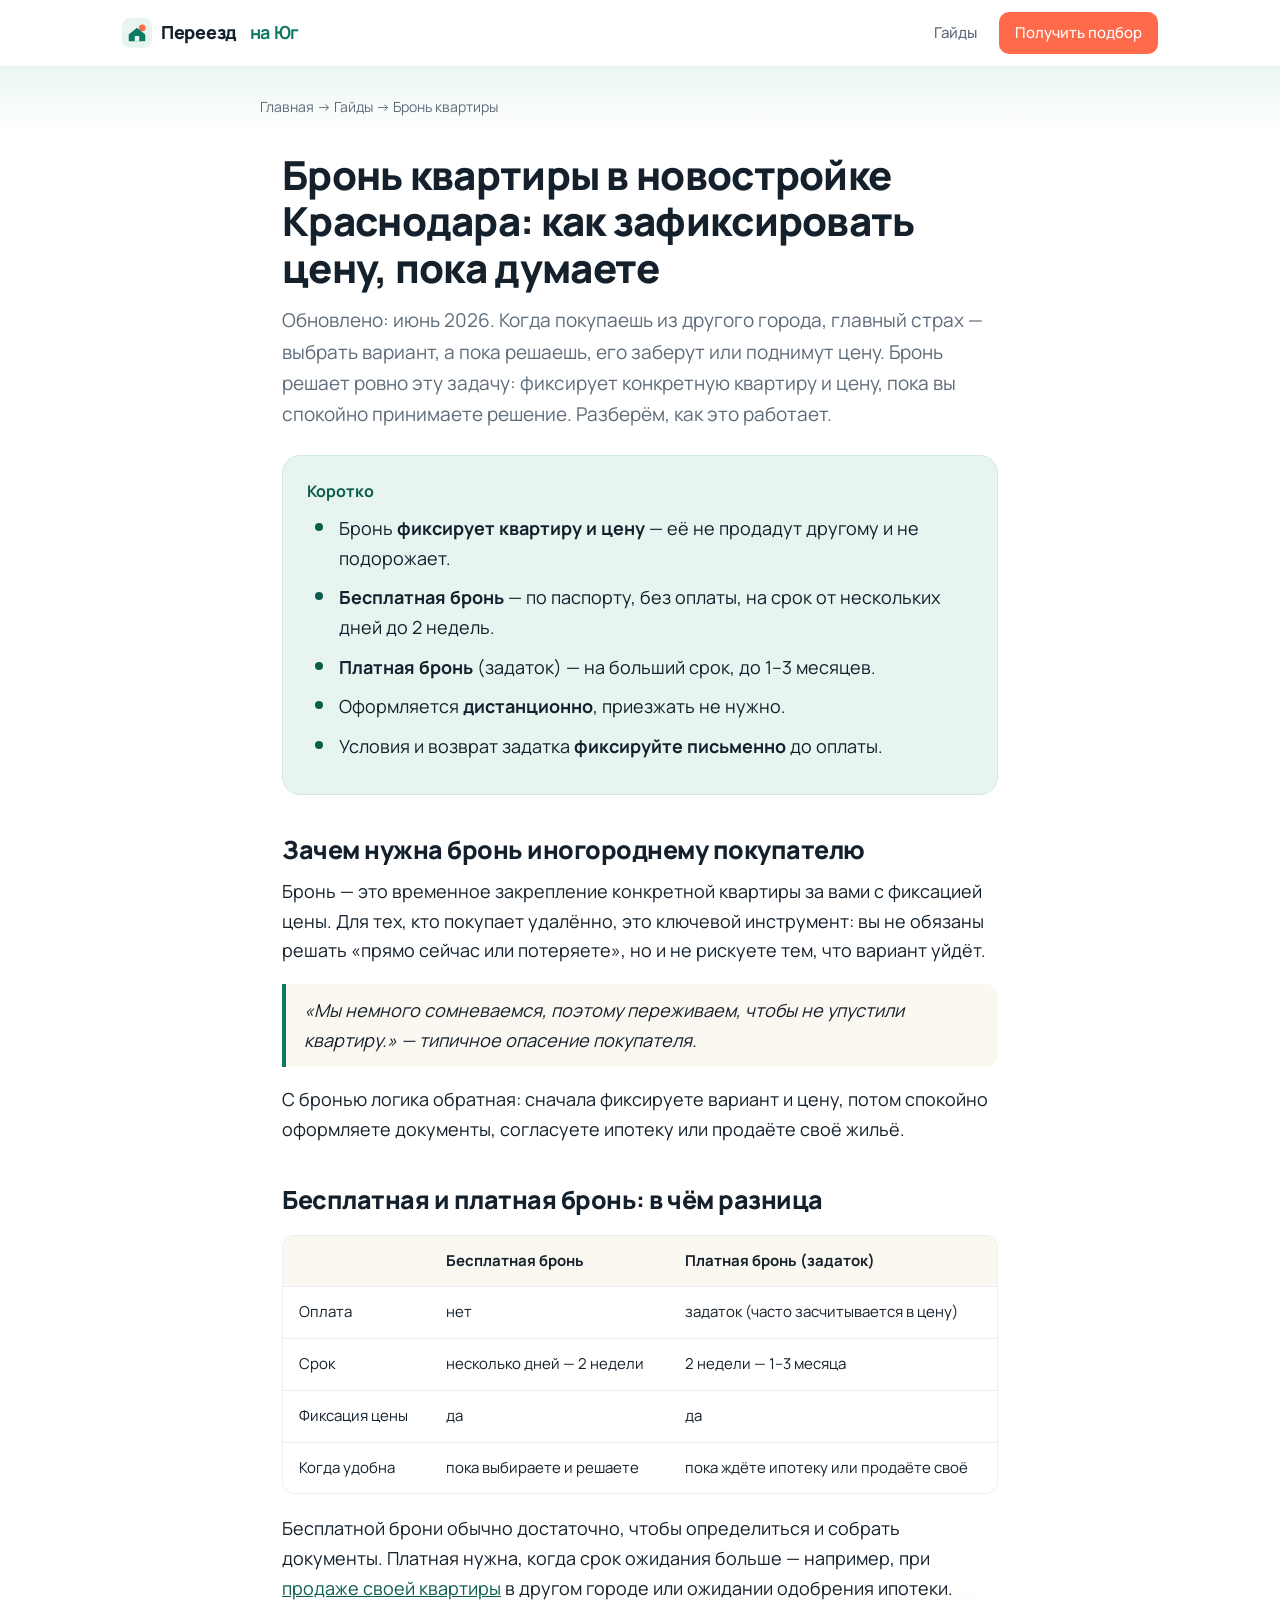
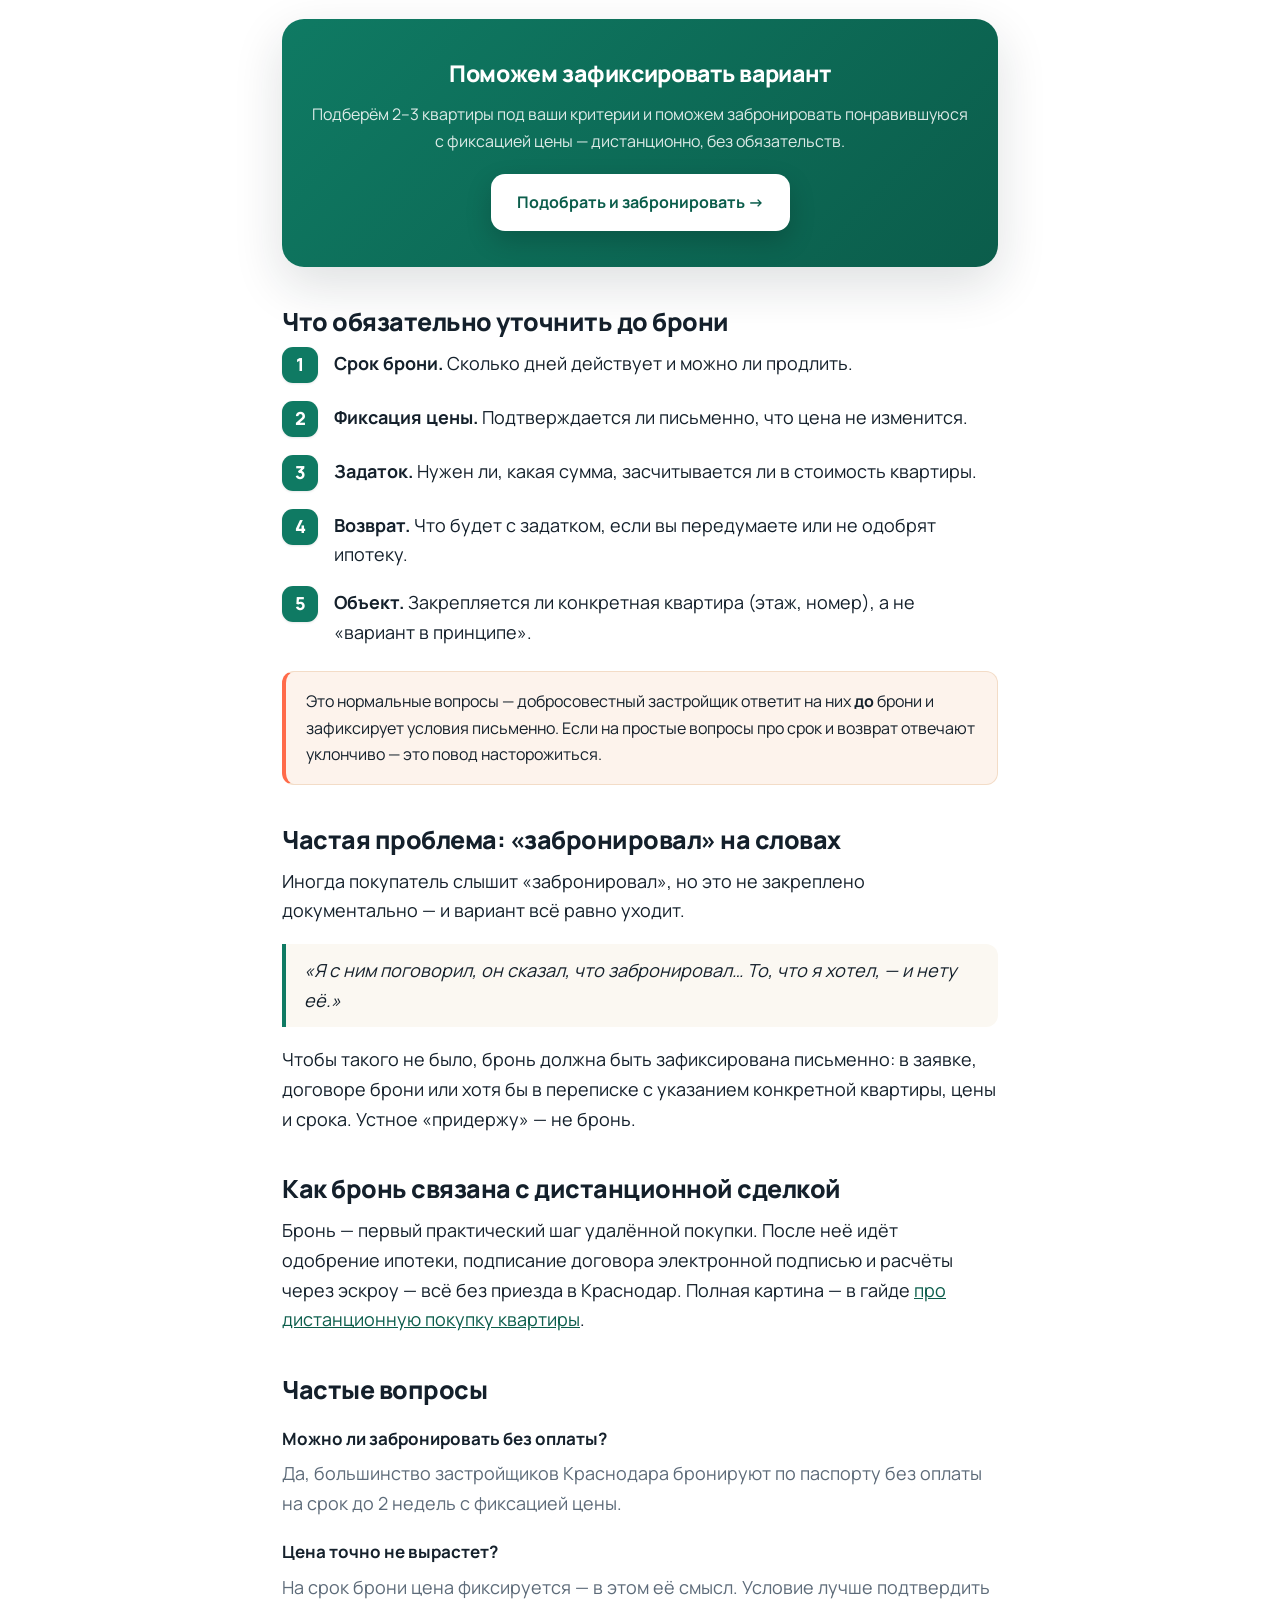
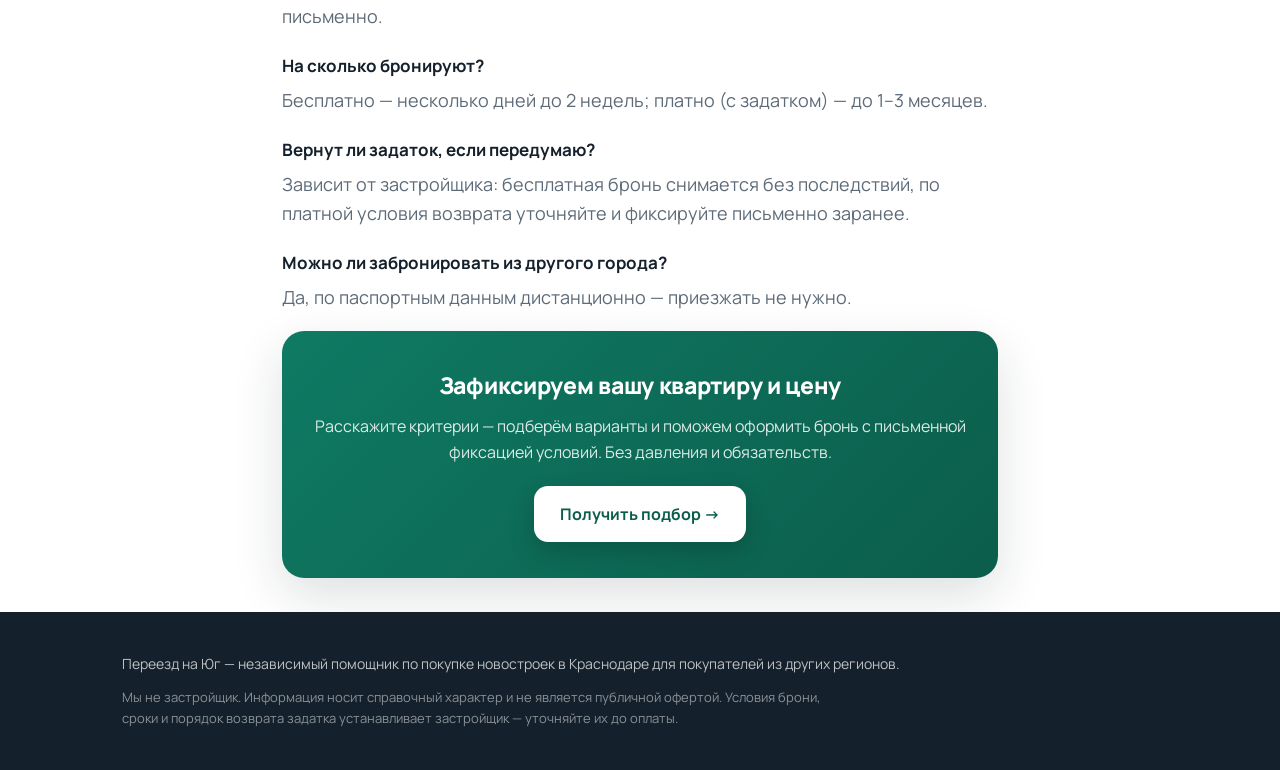
==== guides/bron-kvartiry-v-novostroyke-krasnodare.html @ 81c11294 "Add 4 guides (trade-in, family mortgage FAQ-hub, matkapital+calculator, бронь) + home/sitemap/llms C" ====
<!doctype html>
<html lang="ru">
<head>
<meta charset="utf-8">
<meta name="viewport" content="width=device-width, initial-scale=1">
<title>Бронь квартиры в новостройке Краснодара: как зафиксировать цену, пока думаете (2026)</title>
<meta name="description" content="Как забронировать квартиру в новостройке Краснодара и зафиксировать цену, пока решаете из другого города. Бесплатная и платная бронь, сроки, возврат задатка, как не упустить вариант. Условия 2026.">
<link rel="canonical" href="https://ivanintouch-labs.github.io/guides/bron-kvartiry-v-novostroyke-krasnodare.html">
<link rel="stylesheet" href="/assets/style.css">
<meta property="og:title" content="Бронь квартиры в новостройке Краснодара — как зафиксировать цену, пока думаете">
<meta property="og:description" content="Бесплатная и платная бронь, сроки, возврат задатка, как не упустить вариант, пока решаете из другого города.">
<meta property="og:type" content="article">
<meta property="og:locale" content="ru_RU">

<script type="application/ld+json">
{
  "@context": "https://schema.org",
  "@type": "BreadcrumbList",
  "itemListElement": [
    {"@type":"ListItem","position":1,"name":"Главная","item":"https://ivanintouch-labs.github.io/"},
    {"@type":"ListItem","position":2,"name":"Гайды","item":"https://ivanintouch-labs.github.io/#guides"},
    {"@type":"ListItem","position":3,"name":"Бронь квартиры в новостройке"}
  ]
}
</script>
<script type="application/ld+json">
{
  "@context": "https://schema.org",
  "@type": "Article",
  "headline": "Бронь квартиры в новостройке Краснодара: как зафиксировать цену, пока думаете",
  "description": "Как забронировать квартиру в новостройке Краснодара и зафиксировать цену, пока вы принимаете решение из другого города.",
  "datePublished": "2026-06-03",
  "dateModified": "2026-06-03",
  "inLanguage": "ru-RU",
  "about": ["бронирование квартиры", "фиксация цены", "новостройка", "Краснодар", "задаток"],
  "author": {"@type":"Organization","name":"Переезд на Юг"}
}
</script>
<script type="application/ld+json">
{
  "@context": "https://schema.org",
  "@type": "FAQPage",
  "mainEntity": [
    {"@type":"Question","name":"Можно ли забронировать квартиру в новостройке без оплаты?","acceptedAnswer":{"@type":"Answer","text":"Да. Большинство застройщиков Краснодара бронируют квартиру по паспортным данным без оплаты на срок от нескольких дней до двух недель, фиксируя цену на это время. Это удобно, когда вы решаете из другого города и не готовы вносить деньги сразу."}},
    {"@type":"Question","name":"Фиксируется ли цена при брони?","acceptedAnswer":{"@type":"Answer","text":"Да, в этом главный смысл брони: на её срок цена квартиры фиксируется и не вырастет, а сам объект снимается с продажи и не будет продан другому покупателю. Условие фиксации цены стоит подтвердить письменно."}},
    {"@type":"Question","name":"На какой срок бронируют квартиру?","acceptedAnswer":{"@type":"Answer","text":"Бесплатная бронь — обычно от нескольких дней до двух недель. Платная бронь (с задатком) — на больший срок, чаще от двух недель до 1–3 месяцев, что удобно при ожидании одобрения ипотеки или продаже своей квартиры."}},
    {"@type":"Question","name":"Возвращается ли задаток за бронь, если я передумаю?","acceptedAnswer":{"@type":"Answer","text":"Зависит от условий конкретного застройщика. Бесплатная бронь снимается без последствий. По платной брони условия возврата задатка нужно уточнять заранее: у части застройщиков он возвращается или засчитывается в стоимость, у части — удерживается при отказе. Условия стоит зафиксировать письменно до оплаты."}},
    {"@type":"Question","name":"Можно ли забронировать квартиру дистанционно из другого города?","acceptedAnswer":{"@type":"Answer","text":"Да. Бронь оформляется по паспортным данным удалённо — приезжать в Краснодар не нужно. Это позволяет зафиксировать понравившийся вариант и цену, пока вы спокойно принимаете решение."}}
  ]
}
</script>
</head>
<body>
<header class="site">
  <div class="wrap">
    <a class="brand" href="/">
      <svg class="logo" viewBox="0 0 40 40" fill="none" xmlns="http://www.w3.org/2000/svg" aria-hidden="true">
        <rect width="40" height="40" rx="11" fill="#e7f4f0"/>
        <circle cx="27" cy="13" r="4.5" fill="#ff6b4a"/>
        <path d="M9 22 L20 13 L31 22 V31 H9 Z" fill="#0f7a63"/>
        <rect x="17" y="24" width="6" height="7" rx="1" fill="#e7f4f0"/>
      </svg>
      Переезд&nbsp;<b>на&nbsp;Юг</b>
    </a>
    <nav class="top">
      <a class="menu-only" href="/#guides">Гайды</a>
      <a class="cta" href="/#quiz">Получить подбор</a>
    </nav>
  </div>
</header>

<div class="article-hero"><div class="wrap read crumbs"><a href="/">Главная</a> → <a href="/#guides">Гайды</a> → Бронь квартиры</div></div>

<main>
<article class="wrap read">
  <h1>Бронь квартиры в новостройке Краснодара: как зафиксировать цену, пока думаете</h1>
  <p class="lead" style="color:var(--muted);font-size:19px">Обновлено: июнь 2026. Когда покупаешь из другого города, главный страх — выбрать вариант, а пока решаешь, его заберут или поднимут цену. Бронь решает ровно эту задачу: фиксирует конкретную квартиру и цену, пока вы спокойно принимаете решение. Разберём, как это работает.</p>

  <div class="tldr">
    <strong>Коротко</strong>
    <ul>
      <li>Бронь <b>фиксирует квартиру и цену</b> — её не продадут другому и не подорожает.</li>
      <li><b>Бесплатная бронь</b> — по паспорту, без оплаты, на срок от нескольких дней до 2 недель.</li>
      <li><b>Платная бронь</b> (задаток) — на больший срок, до 1–3 месяцев.</li>
      <li>Оформляется <b>дистанционно</b>, приезжать не нужно.</li>
      <li>Условия и возврат задатка <b>фиксируйте письменно</b> до оплаты.</li>
    </ul>
  </div>

  <h2>Зачем нужна бронь иногороднему покупателю</h2>
  <p>Бронь — это временное закрепление конкретной квартиры за вами с фиксацией цены. Для тех, кто покупает удалённо, это ключевой инструмент: вы не обязаны решать «прямо сейчас или потеряете», но и не рискуете тем, что вариант уйдёт.</p>
  <p class="quote">«Мы немного сомневаемся, поэтому переживаем, чтобы не упустили квартиру.» — типичное опасение покупателя.</p>
  <p>С бронью логика обратная: сначала фиксируете вариант и цену, потом спокойно оформляете документы, согласуете ипотеку или продаёте своё жильё.</p>

  <h2>Бесплатная и платная бронь: в чём разница</h2>
  <table>
    <tr><th></th><th>Бесплатная бронь</th><th>Платная бронь (задаток)</th></tr>
    <tr><td>Оплата</td><td>нет</td><td>задаток (часто засчитывается в цену)</td></tr>
    <tr><td>Срок</td><td>несколько дней — 2 недели</td><td>2 недели — 1–3 месяца</td></tr>
    <tr><td>Фиксация цены</td><td>да</td><td>да</td></tr>
    <tr><td>Когда удобна</td><td>пока выбираете и решаете</td><td>пока ждёте ипотеку или продаёте своё</td></tr>
  </table>
  <p>Бесплатной брони обычно достаточно, чтобы определиться и собрать документы. Платная нужна, когда срок ожидания больше — например, при <a href="/guides/kupit-kvartiru-za-schet-prodazhi-svoey.html">продаже своей квартиры</a> в другом городе или ожидании одобрения ипотеки.</p>

  <div class="cta-block">
    <h3>Поможем зафиксировать вариант</h3>
    <p>Подберём 2–3 квартиры под ваши критерии и поможем забронировать понравившуюся с фиксацией цены — дистанционно, без обязательств.</p>
    <div class="quiz-embed" data-marquiz="A-pereezd"><a class="btn" href="https://t.me/" rel="nofollow">Подобрать и забронировать →</a></div>
  </div>

  <h2>Что обязательно уточнить до брони</h2>
  <ol class="steps">
    <li><b>Срок брони.</b> Сколько дней действует и можно ли продлить.</li>
    <li><b>Фиксация цены.</b> Подтверждается ли письменно, что цена не изменится.</li>
    <li><b>Задаток.</b> Нужен ли, какая сумма, засчитывается ли в стоимость квартиры.</li>
    <li><b>Возврат.</b> Что будет с задатком, если вы передумаете или не одобрят ипотеку.</li>
    <li><b>Объект.</b> Закрепляется ли конкретная квартира (этаж, номер), а не «вариант в принципе».</li>
  </ol>
  <div class="callout">Это нормальные вопросы — добросовестный застройщик ответит на них <b>до</b> брони и зафиксирует условия письменно. Если на простые вопросы про срок и возврат отвечают уклончиво — это повод насторожиться.</div>

  <h2>Частая проблема: «забронировал» на словах</h2>
  <p>Иногда покупатель слышит «забронировал», но это не закреплено документально — и вариант всё равно уходит.</p>
  <p class="quote">«Я с ним поговорил, он сказал, что забронировал… То, что я хотел, — и нету её.»</p>
  <p>Чтобы такого не было, бронь должна быть зафиксирована письменно: в заявке, договоре брони или хотя бы в переписке с указанием конкретной квартиры, цены и срока. Устное «придержу» — не бронь.</p>

  <h2>Как бронь связана с дистанционной сделкой</h2>
  <p>Бронь — первый практический шаг удалённой покупки. После неё идёт одобрение ипотеки, подписание договора электронной подписью и расчёты через эскроу — всё без приезда в Краснодар. Полная картина — в гайде <a href="/guides/distancionnaya-pokupka-kvartiry-v-krasnodare.html">про дистанционную покупку квартиры</a>.</p>

  <h2 class="faq">Частые вопросы</h2>
  <dl class="faq">
    <dt>Можно ли забронировать без оплаты?</dt>
    <dd>Да, большинство застройщиков Краснодара бронируют по паспорту без оплаты на срок до 2 недель с фиксацией цены.</dd>
    <dt>Цена точно не вырастет?</dt>
    <dd>На срок брони цена фиксируется — в этом её смысл. Условие лучше подтвердить письменно.</dd>
    <dt>На сколько бронируют?</dt>
    <dd>Бесплатно — несколько дней до 2 недель; платно (с задатком) — до 1–3 месяцев.</dd>
    <dt>Вернут ли задаток, если передумаю?</dt>
    <dd>Зависит от застройщика: бесплатная бронь снимается без последствий, по платной условия возврата уточняйте и фиксируйте письменно заранее.</dd>
    <dt>Можно ли забронировать из другого города?</dt>
    <dd>Да, по паспортным данным дистанционно — приезжать не нужно.</dd>
  </dl>

  <div class="cta-block">
    <h3>Зафиксируем вашу квартиру и цену</h3>
    <p>Расскажите критерии — подберём варианты и поможем оформить бронь с письменной фиксацией условий. Без давления и обязательств.</p>
    <div class="quiz-embed" data-marquiz="A-pereezd"><a class="btn" href="https://t.me/" rel="nofollow">Получить подбор →</a></div>
  </div>
</article>
</main>

<footer class="site">
  <div class="wrap">
    Переезд на Юг — независимый помощник по покупке новостроек в Краснодаре для покупателей из других регионов.
    <div class="disc">Мы не застройщик. Информация носит справочный характер и не является публичной офертой. Условия брони, сроки и порядок возврата задатка устанавливает застройщик — уточняйте их до оплаты.</div>
  </div>
</footer>
</body>
</html>
---- assets/style.css ----
/* Переезд на Юг — современный, тёплый, доверительный. Mobile-first. */
@import url('https://fonts.googleapis.com/css2?family=Manrope:wght@400;500;600;700;800&display=swap');

:root {
  --ink: #14202b;
  --muted: #5d6b79;
  --line: #e9eef3;
  --bg: #ffffff;
  --sand: #fbf8f2;
  --green: #0f7a63;
  --green-d: #0b5d4b;
  --green-l: #e7f4f0;
  --coral: #ff6b4a;
  --coral-d: #e8512f;
  --sky1: #eaf6f2;
  --sky2: #fdf3ec;
  --radius: 18px;
  --radius-sm: 12px;
  --sh-sm: 0 1px 2px rgba(20,32,43,.06), 0 1px 3px rgba(20,32,43,.05);
  --sh: 0 6px 20px rgba(20,32,43,.08);
  --sh-lg: 0 18px 50px rgba(20,32,43,.14);
  --maxw: 1080px;
  --readw: 760px;
}
* { box-sizing: border-box; }
html { -webkit-text-size-adjust: 100%; scroll-behavior: smooth; }
body {
  margin: 0; color: var(--ink); background: var(--bg);
  font-family: 'Manrope', -apple-system, BlinkMacSystemFont, 'Segoe UI', Roboto, sans-serif;
  font-size: 17px; line-height: 1.65; -webkit-font-smoothing: antialiased;
}
.wrap { max-width: var(--maxw); margin: 0 auto; padding: 0 22px; }
.read { max-width: var(--readw); margin: 0 auto; }
img { max-width: 100%; }

/* Header */
header.site { position: sticky; top: 0; z-index: 20; background: rgba(255,255,255,.82); backdrop-filter: saturate(180%) blur(10px); border-bottom: 1px solid var(--line); }
header.site .wrap { display: flex; align-items: center; justify-content: space-between; height: 66px; }
.brand { display: flex; align-items: center; gap: 9px; font-weight: 800; font-size: 18px; color: var(--ink); text-decoration: none; letter-spacing: -.3px; }
.brand .logo { width: 30px; height: 30px; flex: 0 0 30px; }
.brand b { color: var(--green); }
nav.top { display: flex; align-items: center; gap: 22px; }
nav.top a { color: var(--muted); text-decoration: none; font-size: 15px; font-weight: 500; }
nav.top a:hover { color: var(--ink); }
nav.top a.cta { color: #fff; background: var(--coral); padding: 9px 16px; border-radius: 10px; }
nav.top a.cta:hover { background: var(--coral-d); }
nav.top a.menu-only { display: none; }

/* Buttons */
.btn { display: inline-flex; align-items: center; gap: 8px; background: var(--coral); color: #fff; text-decoration: none;
  padding: 15px 26px; border-radius: 14px; font-weight: 700; font-size: 16px; border: 0; cursor: pointer;
  box-shadow: 0 8px 22px rgba(255,107,74,.32); transition: transform .12s ease, box-shadow .12s ease, background .12s ease; }
.btn:hover { background: var(--coral-d); transform: translateY(-1px); box-shadow: 0 12px 28px rgba(255,107,74,.4); }
.btn.green { background: var(--green); box-shadow: 0 8px 22px rgba(15,122,99,.28); }
.btn.green:hover { background: var(--green-d); box-shadow: 0 12px 28px rgba(15,122,99,.36); }
.btn.ghost { background: #fff; color: var(--green-d); box-shadow: var(--sh-sm); border: 1px solid var(--line); }
.btn.ghost:hover { background: var(--sand); transform: translateY(-1px); }
.btn-row { display: flex; flex-wrap: wrap; gap: 12px; }

/* Hero (home) */
.hero { background: radial-gradient(1200px 500px at 80% -10%, var(--sky2), transparent 60%), linear-gradient(180deg, var(--sky1), #fff 75%); padding: 18px 0 12px; overflow: hidden; }
.hero .wrap { display: grid; grid-template-columns: 1fr; gap: 14px; align-items: center; }
.eyebrow { display: inline-flex; align-items: center; gap: 7px; background: var(--green-l); color: var(--green-d); font-weight: 700; font-size: 13px; padding: 7px 13px; border-radius: 999px; letter-spacing: .2px; }
.hero h1 { font-size: 33px; line-height: 1.14; margin: 16px 0 14px; letter-spacing: -.8px; font-weight: 800; }
.hero p.lead { font-size: 18px; color: var(--muted); margin: 0 0 24px; max-width: 540px; }
.hero-art { width: 100%; height: auto; display: block; }

/* Sections */
main { padding: 0 0 10px; }
.section { padding: 46px 0; }
.section.alt { background: var(--sand); }
.section h2.center { text-align: center; }
h2 { font-size: 26px; line-height: 1.2; letter-spacing: -.5px; font-weight: 800; margin: 0 0 6px; }
.sub { color: var(--muted); margin: 0 0 26px; }
.section.center-head { text-align: center; }

/* Trust row */
.trust { display: grid; grid-template-columns: 1fr; gap: 14px; }
.trust .item { background: #fff; border: 1px solid var(--line); border-radius: var(--radius); padding: 22px; box-shadow: var(--sh-sm); }
.trust .ic { width: 42px; height: 42px; border-radius: 12px; background: var(--green-l); display: flex; align-items: center; justify-content: center; margin-bottom: 12px; }
.trust .ic svg { width: 22px; height: 22px; stroke: var(--green-d); }
.trust b { display: block; font-size: 16px; margin-bottom: 4px; }
.trust span { color: var(--muted); font-size: 15px; }

/* Cards */
.cards { display: grid; grid-template-columns: 1fr; gap: 16px; }
.card { background: #fff; border: 1px solid var(--line); border-radius: var(--radius); padding: 24px; text-decoration: none; color: var(--ink);
  box-shadow: var(--sh-sm); transition: transform .14s ease, box-shadow .14s ease, border-color .14s ease; display: block; }
.card:hover { transform: translateY(-3px); box-shadow: var(--sh-lg); border-color: transparent; }
.card .k { display: inline-block; font-size: 12px; color: var(--green-d); background: var(--green-l); padding: 4px 10px; border-radius: 999px; text-transform: uppercase; letter-spacing: .5px; font-weight: 700; }
.card h3 { margin: 12px 0 6px; font-size: 19px; font-weight: 700; letter-spacing: -.2px; }
.card p { margin: 0; color: var(--muted); font-size: 15px; }
.card .more { color: var(--green-d); font-weight: 700; font-size: 15px; margin-top: 12px; display: inline-block; }

.soon { color: var(--muted); font-size: 15px; margin-top: 18px; }
.soon b { color: var(--ink); }

/* CTA block */
.cta-block { background: linear-gradient(135deg, var(--green), var(--green-d)); color: #fff; border-radius: 22px; padding: 36px 28px; text-align: center; box-shadow: var(--sh-lg); }
.cta-block h3 { margin: 0 0 8px; font-size: 23px; font-weight: 800; letter-spacing: -.3px; }
.cta-block p { color: rgba(255,255,255,.86); margin: 0 0 20px; font-size: 16px; }
.cta-block .btn { background: #fff; color: var(--green-d); box-shadow: 0 10px 26px rgba(0,0,0,.18); }
.cta-block .btn:hover { background: #f3fbf8; }
.quiz-embed { min-height: 40px; }

/* Article */
.crumbs { font-size: 14px; color: var(--muted); padding: 20px 0 0; }
.crumbs a { color: var(--muted); text-decoration: none; }
.crumbs a:hover { color: var(--ink); }
.article-hero { background: linear-gradient(180deg, var(--sky1), #fff 90%); padding: 8px 0 20px; }
article { padding: 12px 0 40px; }
article h1 { font-size: 30px; line-height: 1.16; letter-spacing: -.7px; font-weight: 800; margin: 14px 0 14px; }
article .lead { font-size: 19px; color: var(--muted); margin: 0 0 24px; }
article h2 { font-size: 25px; margin: 40px 0 12px; }
article h3 { font-size: 19px; margin: 26px 0 8px; font-weight: 700; }
article p { margin: 0 0 16px; }
article ul { margin: 0 0 18px; padding-left: 4px; list-style: none; }
article ul li { position: relative; padding-left: 28px; margin: 0 0 10px; }
article ul li::before { content: ""; position: absolute; left: 4px; top: 9px; width: 8px; height: 8px; border-radius: 50%; background: var(--green); }
a { color: var(--green-d); }

/* Numbered steps */
ol.steps { counter-reset: s; list-style: none; padding: 0; margin: 8px 0 24px; }
ol.steps li { counter-increment: s; position: relative; padding: 0 0 0 52px; margin: 0 0 18px; min-height: 36px; }
ol.steps li::before { content: counter(s); position: absolute; left: 0; top: -2px; width: 36px; height: 36px; border-radius: 11px;
  background: var(--green); color: #fff; font-weight: 800; display: flex; align-items: center; justify-content: center; box-shadow: var(--sh-sm); }

.tldr { background: var(--green-l); border: 1px solid #cfe9e0; border-radius: var(--radius); padding: 22px 24px; margin: 6px 0 30px; }
.tldr strong { display: block; margin-bottom: 10px; font-size: 16px; color: var(--green-d); }
.tldr ul { margin: 0; }
.tldr ul li::before { background: var(--green-d); }

.callout { background: var(--sky2); border: 1px solid #f3dcc7; border-left: 4px solid var(--coral); border-radius: var(--radius-sm); padding: 16px 20px; margin: 24px 0; font-size: 16px; }

table { width: 100%; border-collapse: separate; border-spacing: 0; margin: 20px 0; font-size: 15px; border: 1px solid var(--line); border-radius: var(--radius-sm); overflow: hidden; }
th, td { text-align: left; padding: 13px 16px; border-bottom: 1px solid var(--line); vertical-align: top; }
tr:last-child td { border-bottom: 0; }
th { background: var(--sand); font-weight: 700; }

.quote { border-left: 4px solid var(--green); background: var(--sand); padding: 12px 18px; color: var(--ink); font-style: italic; margin: 18px 0; border-radius: 0 var(--radius-sm) var(--radius-sm) 0; }

.faq dt { font-weight: 700; margin: 20px 0 6px; font-size: 17px; }
.faq dd { margin: 0; color: var(--muted); }

.cta-block.inline { margin: 34px 0; padding: 30px 26px; }

/* Footer */
footer.site { background: var(--ink); color: rgba(255,255,255,.72); font-size: 14px; padding: 40px 0; margin-top: 24px; }
footer.site .brand { color: #fff; margin-bottom: 12px; }
footer.site .brand b { color: #7fdcc4; }
footer.site a { color: rgba(255,255,255,.8); }
footer.site .disc { margin-top: 12px; font-size: 13px; color: rgba(255,255,255,.5); max-width: 720px; }

@media (min-width: 800px) {
  body { font-size: 18px; }
  .hero { padding: 40px 0 28px; }
  .hero .wrap { grid-template-columns: 1.05fr .95fr; gap: 30px; }
  .hero h1 { font-size: 48px; }
  .hero p.lead { font-size: 20px; }
  h2 { font-size: 30px; }
  article h1 { font-size: 40px; }
  .trust { grid-template-columns: repeat(3, 1fr); }
  .cards { grid-template-columns: 1fr 1fr; }
  nav.top a.menu-only { display: inline; }
}
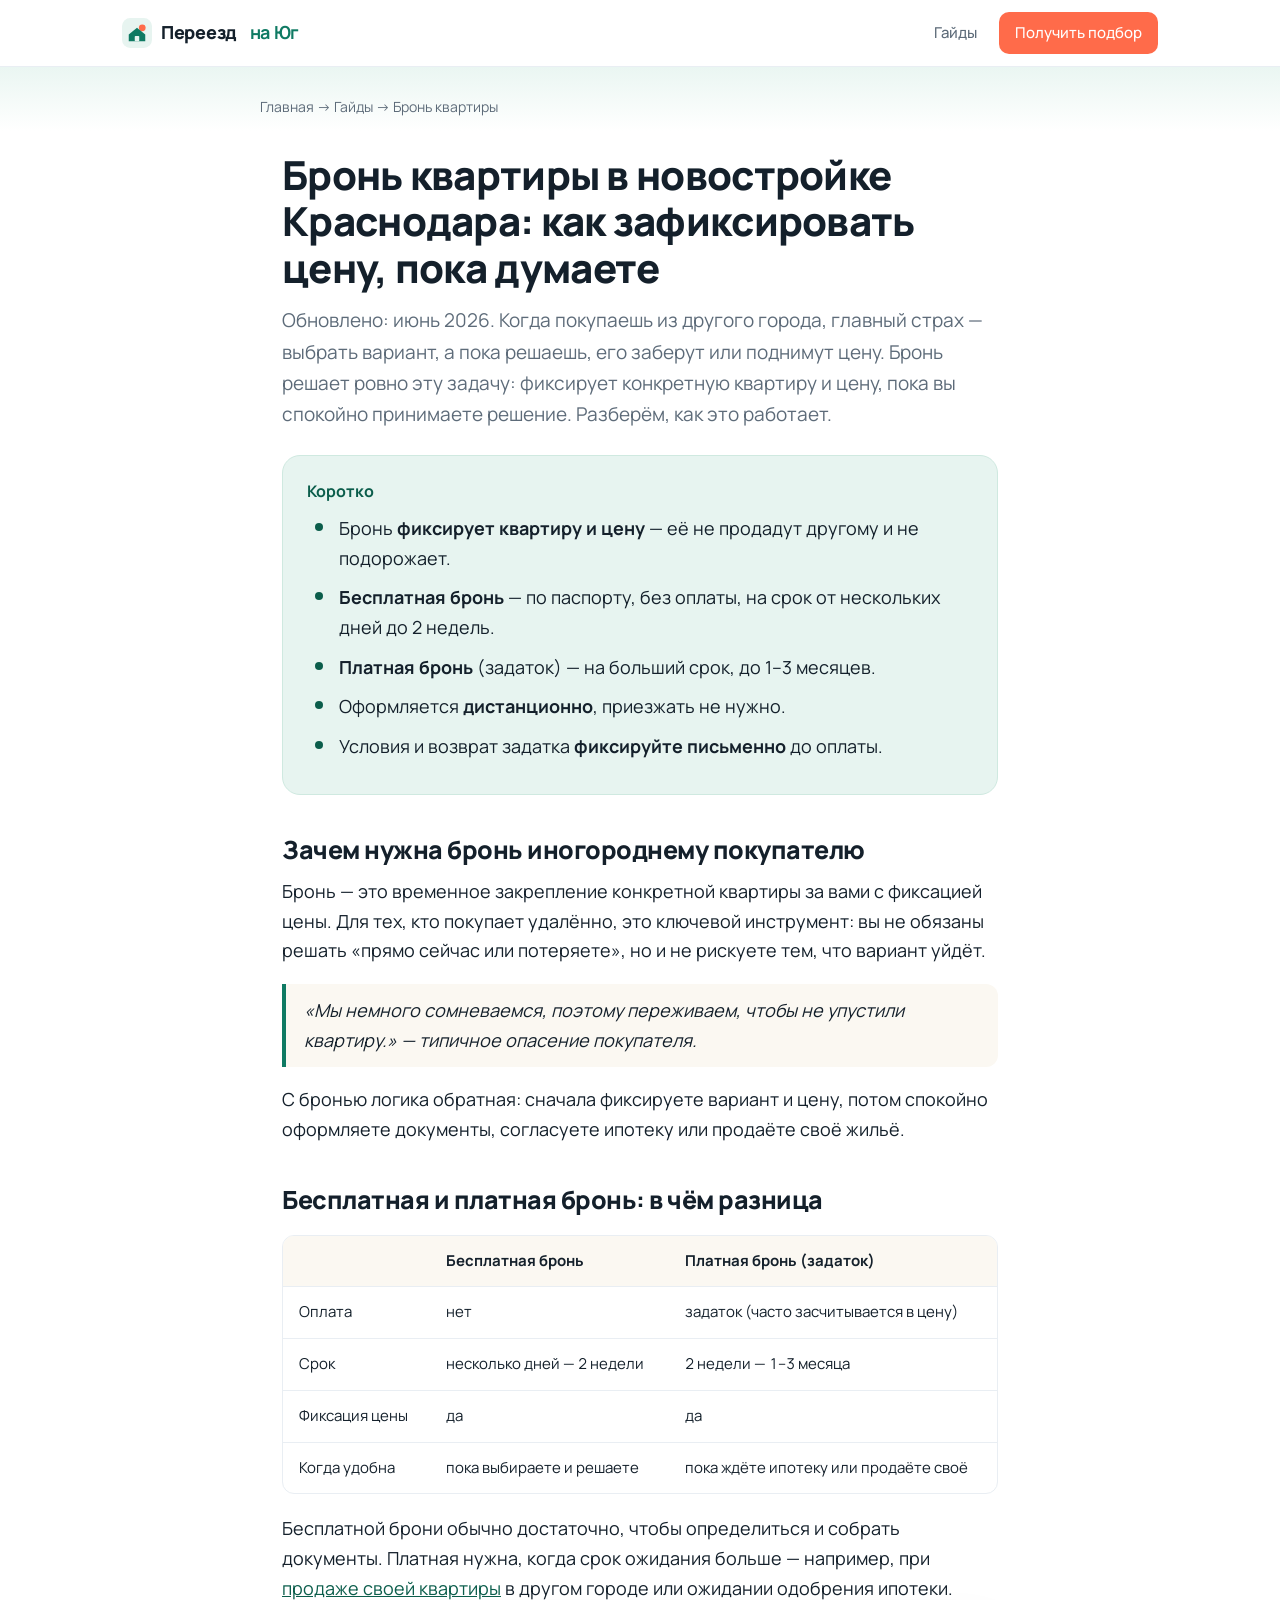
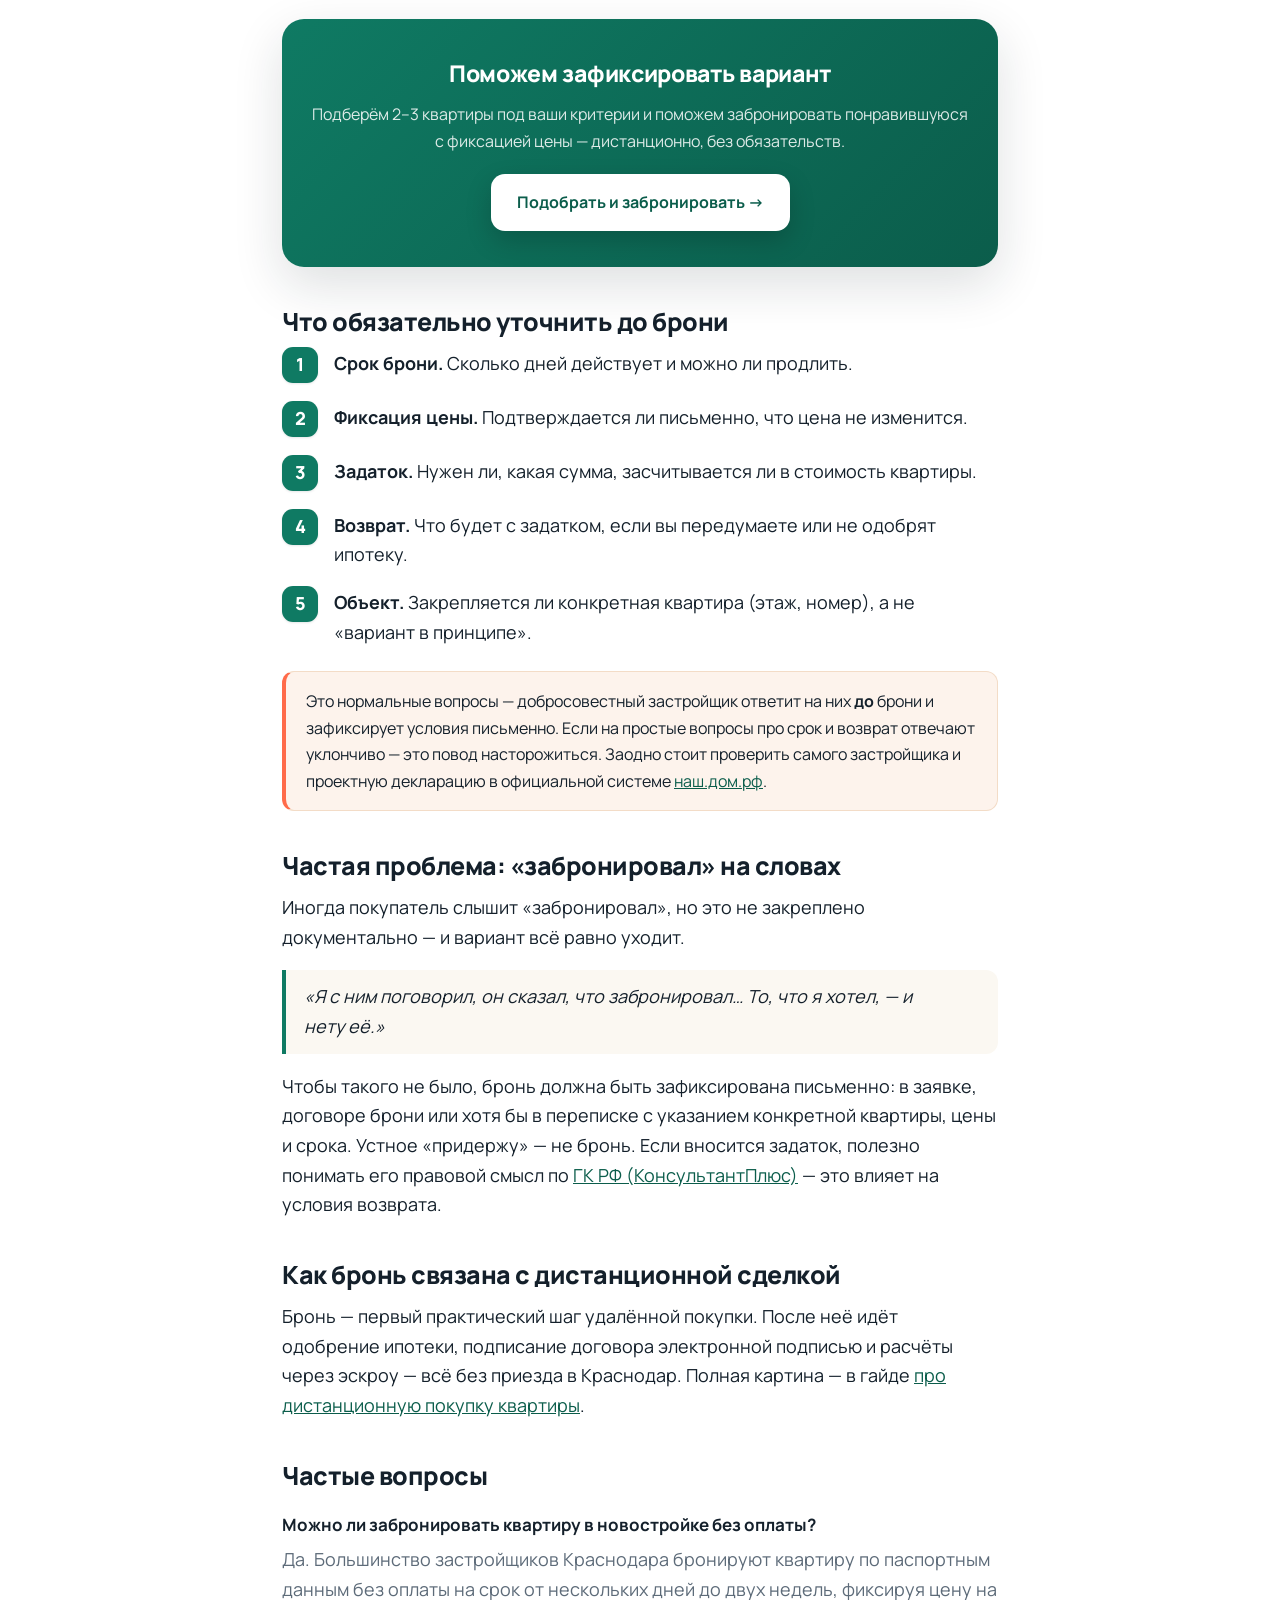
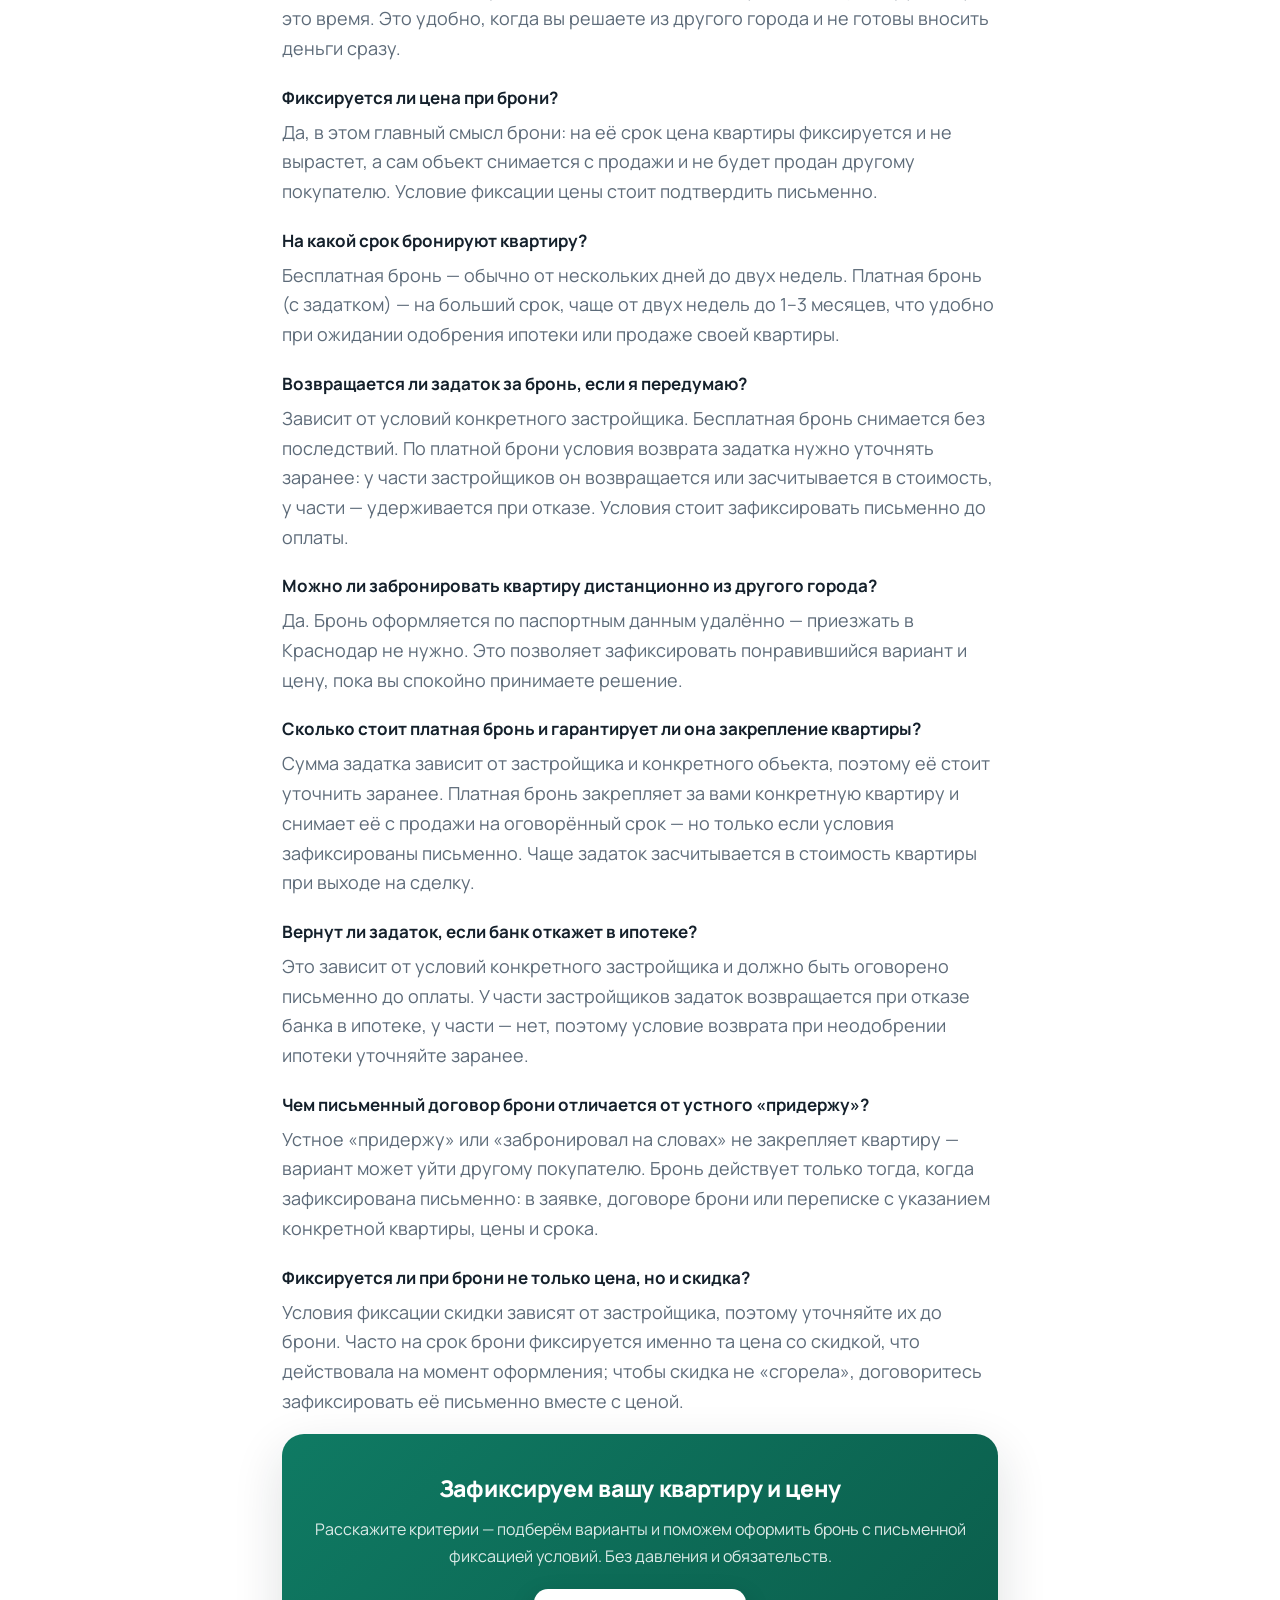
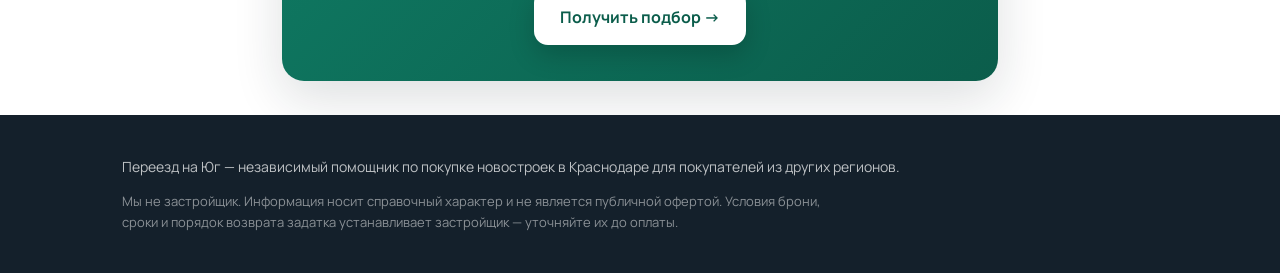
==== commit 28b447ae: "GEO upgrade of all 5 guides: FAQ 9–14, authority links, HowTo/Speakable schema - FAQ expanded to 9–1" ====
--- a/guides/bron-kvartiry-v-novostroyke-krasnodare.html
+++ b/guides/bron-kvartiry-v-novostroyke-krasnodare.html
@@ -33,7 +33,8 @@
   "dateModified": "2026-06-03",
   "inLanguage": "ru-RU",
   "about": ["бронирование квартиры", "фиксация цены", "новостройка", "Краснодар", "задаток"],
-  "author": {"@type":"Organization","name":"Переезд на Юг"}
+  "author": {"@type":"Organization","name":"Переезд на Юг"},
+  "speakable": {"@type":"SpeakableSpecification","cssSelector":[".tldr",".faq"]}
 }
 </script>
 <script type="application/ld+json">
@@ -45,7 +46,11 @@
     {"@type":"Question","name":"Фиксируется ли цена при брони?","acceptedAnswer":{"@type":"Answer","text":"Да, в этом главный смысл брони: на её срок цена квартиры фиксируется и не вырастет, а сам объект снимается с продажи и не будет продан другому покупателю. Условие фиксации цены стоит подтвердить письменно."}},
     {"@type":"Question","name":"На какой срок бронируют квартиру?","acceptedAnswer":{"@type":"Answer","text":"Бесплатная бронь — обычно от нескольких дней до двух недель. Платная бронь (с задатком) — на больший срок, чаще от двух недель до 1–3 месяцев, что удобно при ожидании одобрения ипотеки или продаже своей квартиры."}},
     {"@type":"Question","name":"Возвращается ли задаток за бронь, если я передумаю?","acceptedAnswer":{"@type":"Answer","text":"Зависит от условий конкретного застройщика. Бесплатная бронь снимается без последствий. По платной брони условия возврата задатка нужно уточнять заранее: у части застройщиков он возвращается или засчитывается в стоимость, у части — удерживается при отказе. Условия стоит зафиксировать письменно до оплаты."}},
-    {"@type":"Question","name":"Можно ли забронировать квартиру дистанционно из другого города?","acceptedAnswer":{"@type":"Answer","text":"Да. Бронь оформляется по паспортным данным удалённо — приезжать в Краснодар не нужно. Это позволяет зафиксировать понравившийся вариант и цену, пока вы спокойно принимаете решение."}}
+    {"@type":"Question","name":"Можно ли забронировать квартиру дистанционно из другого города?","acceptedAnswer":{"@type":"Answer","text":"Да. Бронь оформляется по паспортным данным удалённо — приезжать в Краснодар не нужно. Это позволяет зафиксировать понравившийся вариант и цену, пока вы спокойно принимаете решение."}},
+    {"@type":"Question","name":"Сколько стоит платная бронь и гарантирует ли она закрепление квартиры?","acceptedAnswer":{"@type":"Answer","text":"Сумма задатка зависит от застройщика и конкретного объекта, поэтому её стоит уточнить заранее. Платная бронь закрепляет за вами конкретную квартиру и снимает её с продажи на оговорённый срок — но только если условия зафиксированы письменно. Чаще задаток засчитывается в стоимость квартиры при выходе на сделку."}},
+    {"@type":"Question","name":"Вернут ли задаток, если банк откажет в ипотеке?","acceptedAnswer":{"@type":"Answer","text":"Это зависит от условий конкретного застройщика и должно быть оговорено письменно до оплаты. У части застройщиков задаток возвращается при отказе банка в ипотеке, у части — нет, поэтому условие возврата при неодобрении ипотеки уточняйте заранее."}},
+    {"@type":"Question","name":"Чем письменный договор брони отличается от устного «придержу»?","acceptedAnswer":{"@type":"Answer","text":"Устное «придержу» или «забронировал на словах» не закрепляет квартиру — вариант может уйти другому покупателю. Бронь действует только тогда, когда зафиксирована письменно: в заявке, договоре брони или переписке с указанием конкретной квартиры, цены и срока."}},
+    {"@type":"Question","name":"Фиксируется ли при брони не только цена, но и скидка?","acceptedAnswer":{"@type":"Answer","text":"Условия фиксации скидки зависят от застройщика, поэтому уточняйте их до брони. Часто на срок брони фиксируется именно та цена со скидкой, что действовала на момент оформления; чтобы скидка не «сгорела», договоритесь зафиксировать её письменно вместе с ценой."}}
   ]
 }
 </script>
@@ -116,28 +121,36 @@
     <li><b>Возврат.</b> Что будет с задатком, если вы передумаете или не одобрят ипотеку.</li>
     <li><b>Объект.</b> Закрепляется ли конкретная квартира (этаж, номер), а не «вариант в принципе».</li>
   </ol>
-  <div class="callout">Это нормальные вопросы — добросовестный застройщик ответит на них <b>до</b> брони и зафиксирует условия письменно. Если на простые вопросы про срок и возврат отвечают уклончиво — это повод насторожиться.</div>
+  <div class="callout">Это нормальные вопросы — добросовестный застройщик ответит на них <b>до</b> брони и зафиксирует условия письменно. Если на простые вопросы про срок и возврат отвечают уклончиво — это повод насторожиться. Заодно стоит проверить самого застройщика и проектную декларацию в официальной системе <a href="https://наш.дом.рф" target="_blank" rel="noopener">наш.дом.рф</a>.</div>
 
   <h2>Частая проблема: «забронировал» на словах</h2>
   <p>Иногда покупатель слышит «забронировал», но это не закреплено документально — и вариант всё равно уходит.</p>
   <p class="quote">«Я с ним поговорил, он сказал, что забронировал… То, что я хотел, — и нету её.»</p>
-  <p>Чтобы такого не было, бронь должна быть зафиксирована письменно: в заявке, договоре брони или хотя бы в переписке с указанием конкретной квартиры, цены и срока. Устное «придержу» — не бронь.</p>
+  <p>Чтобы такого не было, бронь должна быть зафиксирована письменно: в заявке, договоре брони или хотя бы в переписке с указанием конкретной квартиры, цены и срока. Устное «придержу» — не бронь. Если вносится задаток, полезно понимать его правовой смысл по <a href="https://www.consultant.ru" target="_blank" rel="noopener">ГК РФ (КонсультантПлюс)</a> — это влияет на условия возврата.</p>
 
   <h2>Как бронь связана с дистанционной сделкой</h2>
   <p>Бронь — первый практический шаг удалённой покупки. После неё идёт одобрение ипотеки, подписание договора электронной подписью и расчёты через эскроу — всё без приезда в Краснодар. Полная картина — в гайде <a href="/guides/distancionnaya-pokupka-kvartiry-v-krasnodare.html">про дистанционную покупку квартиры</a>.</p>
 
   <h2 class="faq">Частые вопросы</h2>
   <dl class="faq">
-    <dt>Можно ли забронировать без оплаты?</dt>
-    <dd>Да, большинство застройщиков Краснодара бронируют по паспорту без оплаты на срок до 2 недель с фиксацией цены.</dd>
-    <dt>Цена точно не вырастет?</dt>
-    <dd>На срок брони цена фиксируется — в этом её смысл. Условие лучше подтвердить письменно.</dd>
-    <dt>На сколько бронируют?</dt>
-    <dd>Бесплатно — несколько дней до 2 недель; платно (с задатком) — до 1–3 месяцев.</dd>
-    <dt>Вернут ли задаток, если передумаю?</dt>
-    <dd>Зависит от застройщика: бесплатная бронь снимается без последствий, по платной условия возврата уточняйте и фиксируйте письменно заранее.</dd>
-    <dt>Можно ли забронировать из другого города?</dt>
-    <dd>Да, по паспортным данным дистанционно — приезжать не нужно.</dd>
+    <dt>Можно ли забронировать квартиру в новостройке без оплаты?</dt>
+    <dd>Да. Большинство застройщиков Краснодара бронируют квартиру по паспортным данным без оплаты на срок от нескольких дней до двух недель, фиксируя цену на это время. Это удобно, когда вы решаете из другого города и не готовы вносить деньги сразу.</dd>
+    <dt>Фиксируется ли цена при брони?</dt>
+    <dd>Да, в этом главный смысл брони: на её срок цена квартиры фиксируется и не вырастет, а сам объект снимается с продажи и не будет продан другому покупателю. Условие фиксации цены стоит подтвердить письменно.</dd>
+    <dt>На какой срок бронируют квартиру?</dt>
+    <dd>Бесплатная бронь — обычно от нескольких дней до двух недель. Платная бронь (с задатком) — на больший срок, чаще от двух недель до 1–3 месяцев, что удобно при ожидании одобрения ипотеки или продаже своей квартиры.</dd>
+    <dt>Возвращается ли задаток за бронь, если я передумаю?</dt>
+    <dd>Зависит от условий конкретного застройщика. Бесплатная бронь снимается без последствий. По платной брони условия возврата задатка нужно уточнять заранее: у части застройщиков он возвращается или засчитывается в стоимость, у части — удерживается при отказе. Условия стоит зафиксировать письменно до оплаты.</dd>
+    <dt>Можно ли забронировать квартиру дистанционно из другого города?</dt>
+    <dd>Да. Бронь оформляется по паспортным данным удалённо — приезжать в Краснодар не нужно. Это позволяет зафиксировать понравившийся вариант и цену, пока вы спокойно принимаете решение.</dd>
+    <dt>Сколько стоит платная бронь и гарантирует ли она закрепление квартиры?</dt>
+    <dd>Сумма задатка зависит от застройщика и конкретного объекта, поэтому её стоит уточнить заранее. Платная бронь закрепляет за вами конкретную квартиру и снимает её с продажи на оговорённый срок — но только если условия зафиксированы письменно. Чаще задаток засчитывается в стоимость квартиры при выходе на сделку.</dd>
+    <dt>Вернут ли задаток, если банк откажет в ипотеке?</dt>
+    <dd>Это зависит от условий конкретного застройщика и должно быть оговорено письменно до оплаты. У части застройщиков задаток возвращается при отказе банка в ипотеке, у части — нет, поэтому условие возврата при неодобрении ипотеки уточняйте заранее.</dd>
+    <dt>Чем письменный договор брони отличается от устного «придержу»?</dt>
+    <dd>Устное «придержу» или «забронировал на словах» не закрепляет квартиру — вариант может уйти другому покупателю. Бронь действует только тогда, когда зафиксирована письменно: в заявке, договоре брони или переписке с указанием конкретной квартиры, цены и срока.</dd>
+    <dt>Фиксируется ли при брони не только цена, но и скидка?</dt>
+    <dd>Условия фиксации скидки зависят от застройщика, поэтому уточняйте их до брони. Часто на срок брони фиксируется именно та цена со скидкой, что действовала на момент оформления; чтобы скидка не «сгорела», договоритесь зафиксировать её письменно вместе с ценой.</dd>
   </dl>
 
   <div class="cta-block">
--- a/assets/style.css
+++ b/assets/style.css
@@ -163,3 +163,16 @@
   .cards { grid-template-columns: 1fr 1fr; }
   nav.top a.menu-only { display: inline; }
 }
+
+/* --- Polish pass --- */
+:target { scroll-margin-top: 84px; }
+h1, h2, h3 { text-wrap: balance; }
+p.lead, .sub, article p { text-wrap: pretty; }
+::selection { background: var(--green-l); color: var(--green-d); }
+:focus-visible { outline: 2px solid var(--green); outline-offset: 2px; border-radius: 6px; }
+.card .more { transition: transform .14s ease; }
+.card:hover .more { transform: translateX(4px); }
+table { font-variant-numeric: tabular-nums; }
+input[type=number] { -moz-appearance: textfield; }
+input[type=number]::-webkit-outer-spin-button,
+input[type=number]::-webkit-inner-spin-button { -webkit-appearance: none; margin: 0; }
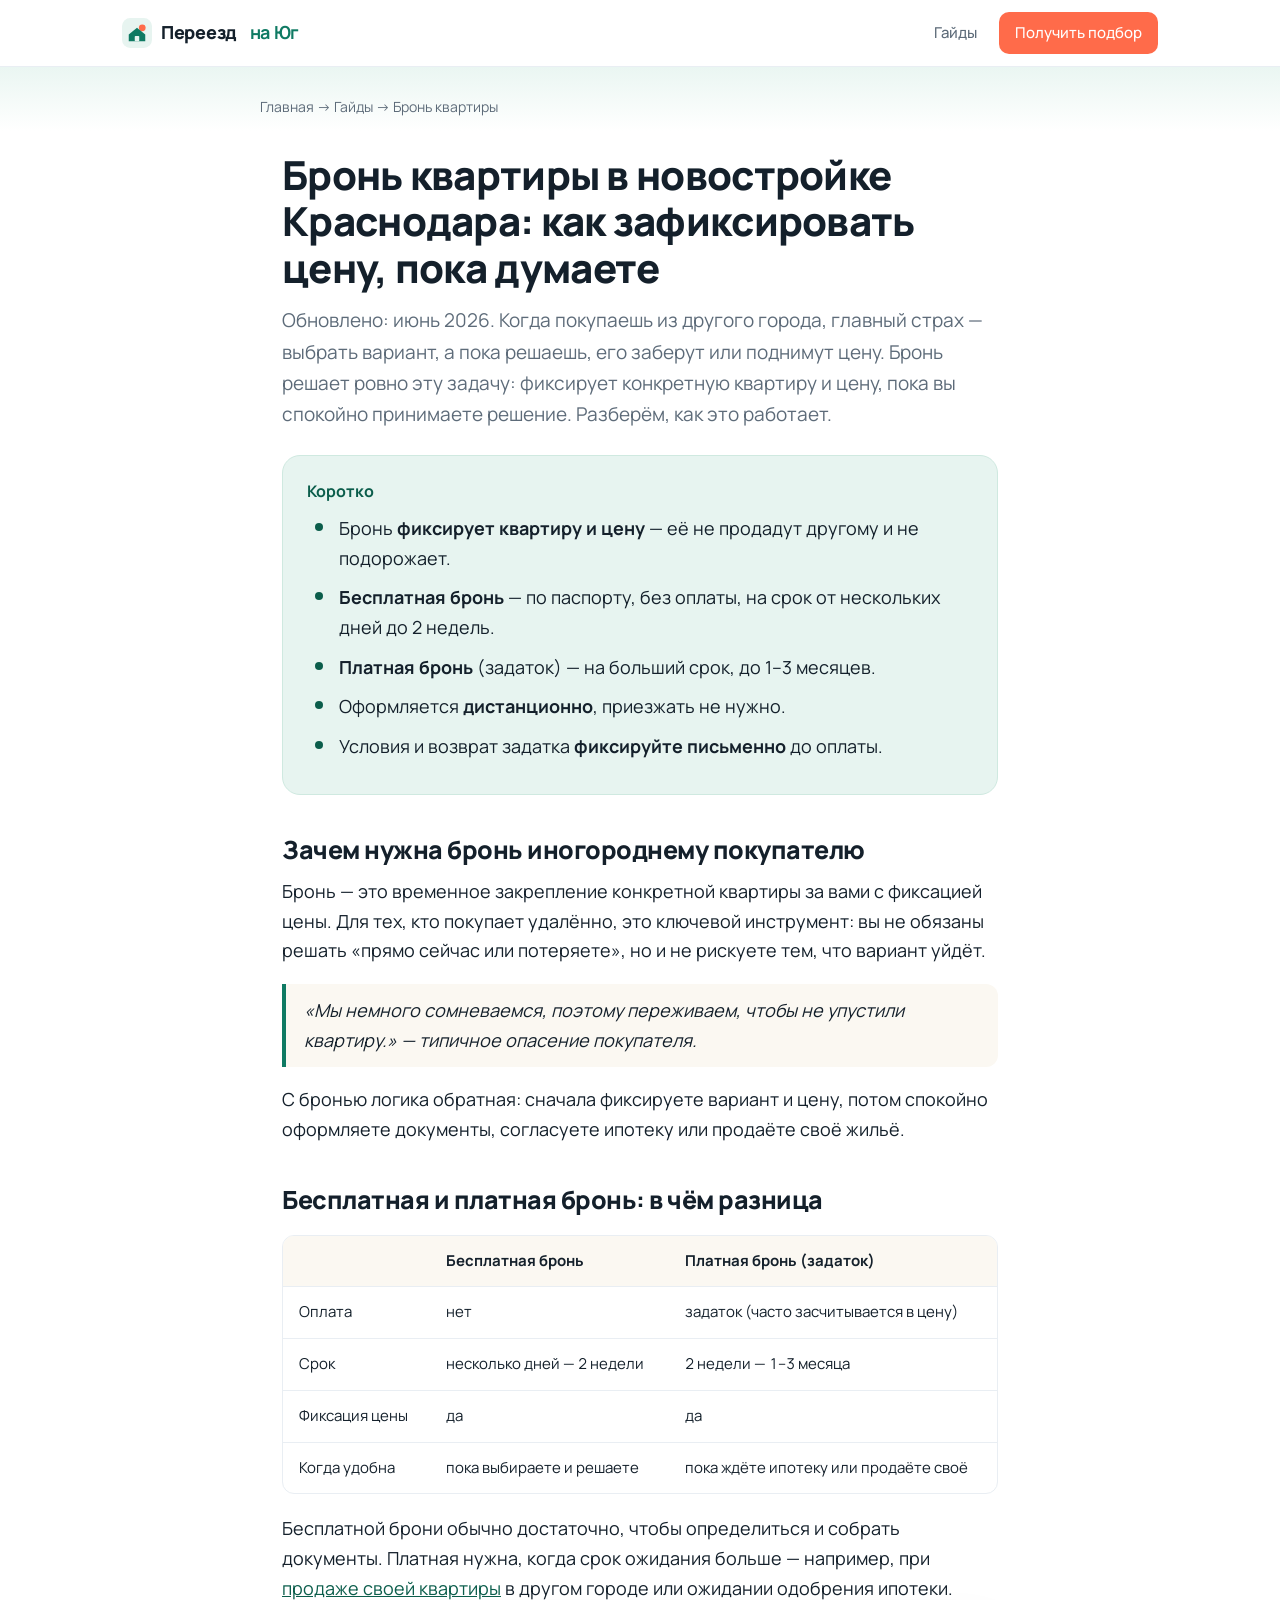
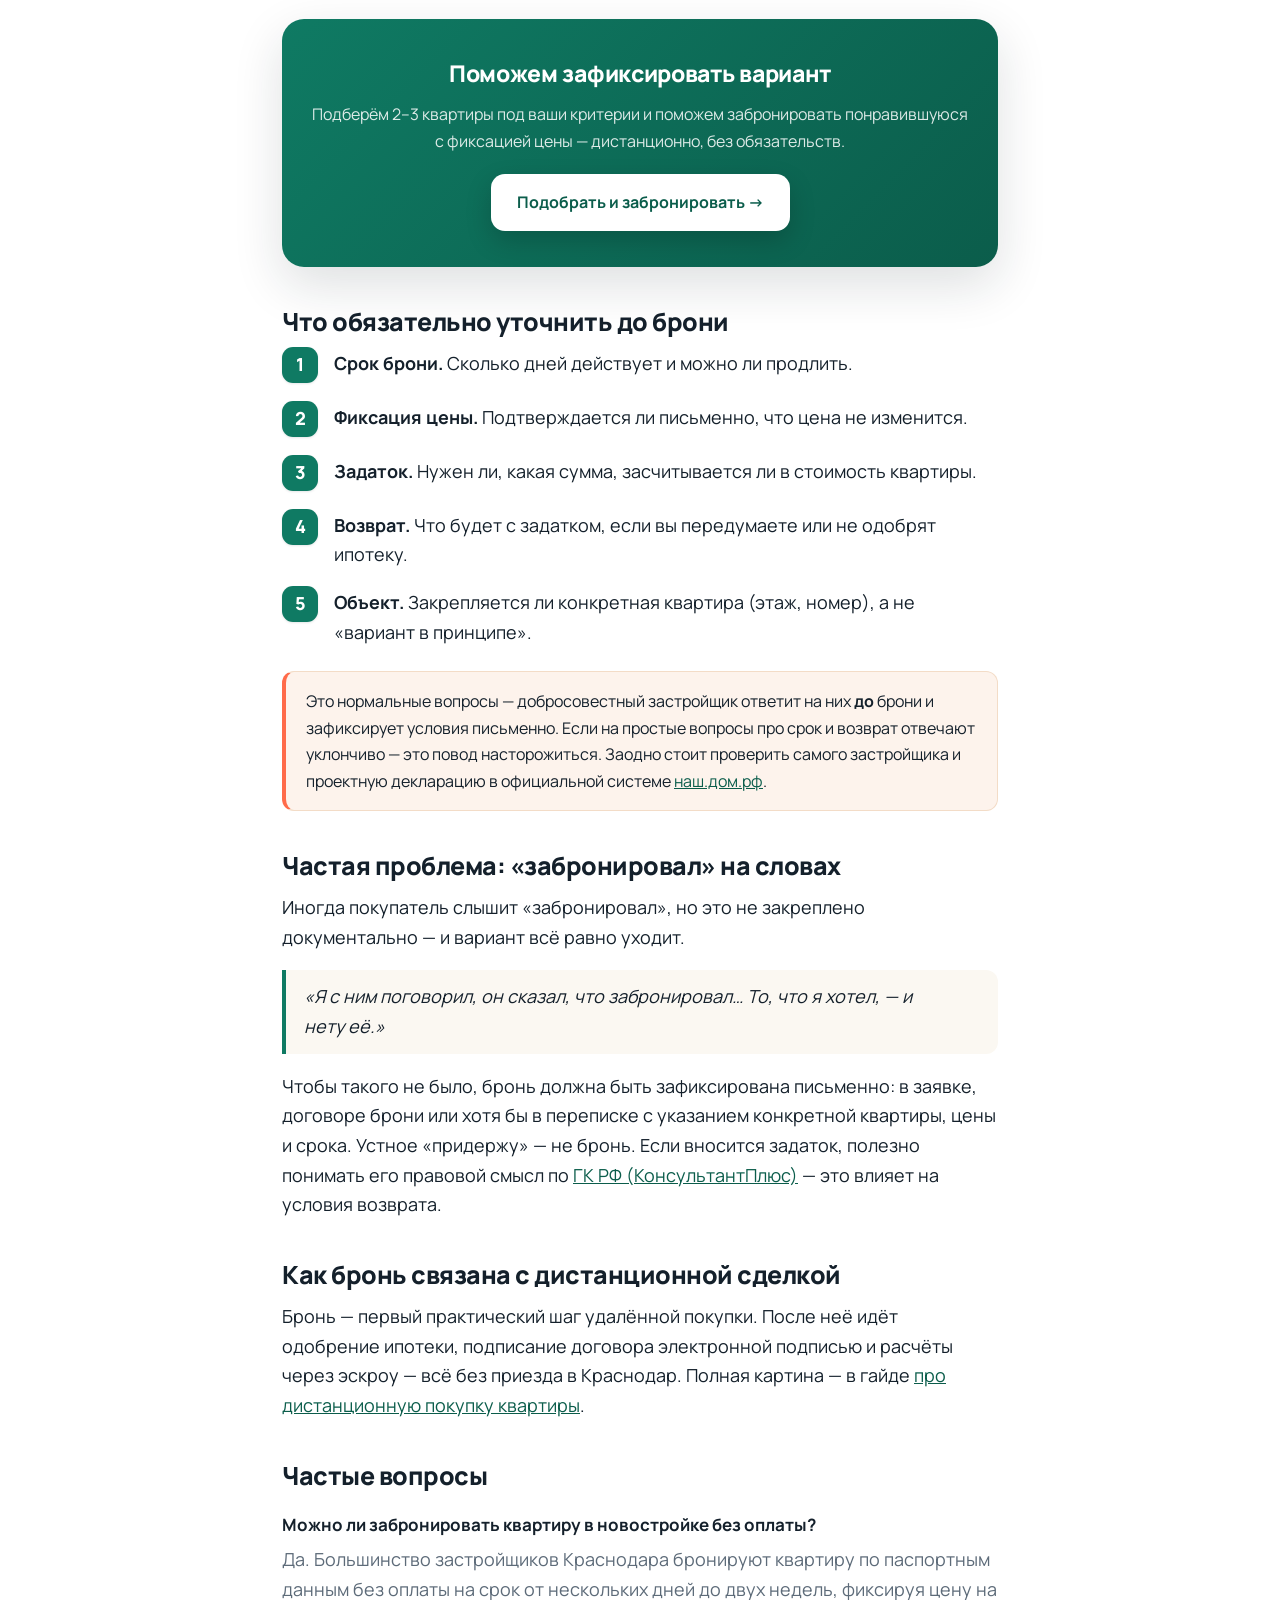
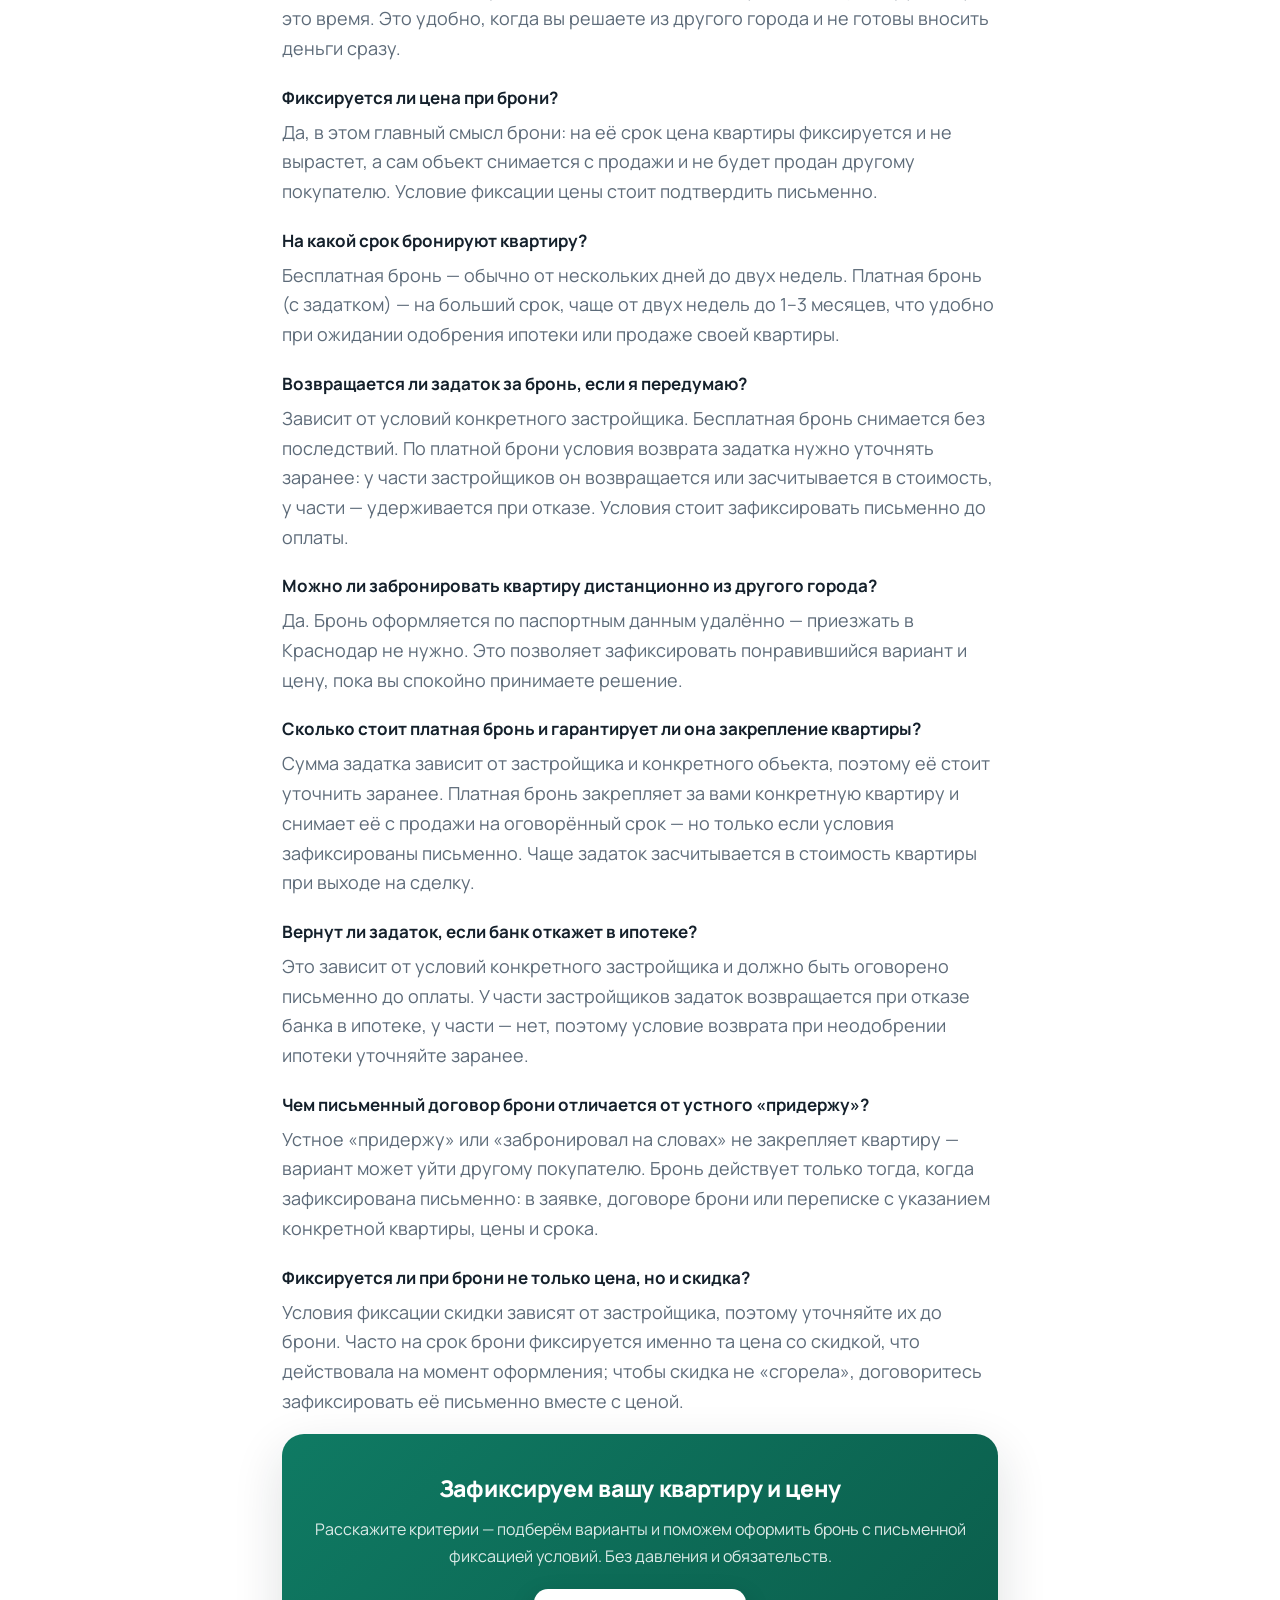
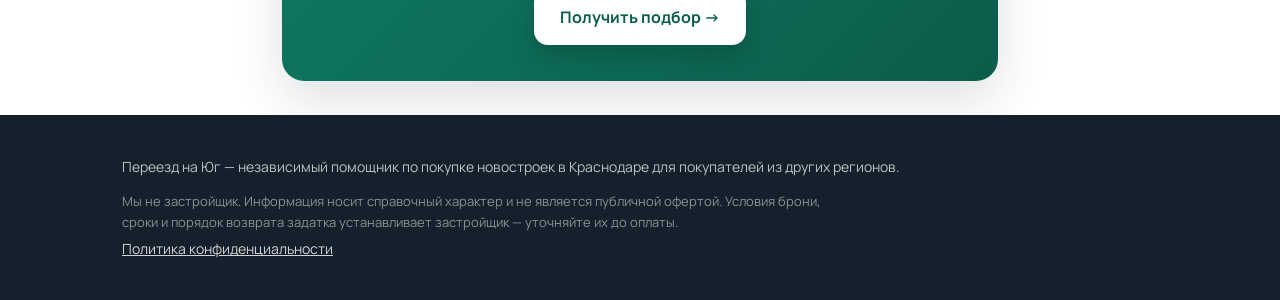
==== commit fc952f34: "Add privacy policy page (152-ФЗ) + footer links ИП Борисов И.А., ИНН 782514065345. Covers data colle" ====
--- a/guides/bron-kvartiry-v-novostroyke-krasnodare.html
+++ b/guides/bron-kvartiry-v-novostroyke-krasnodare.html
@@ -3,9 +3,10 @@
 <head>
 <meta charset="utf-8">
 <meta name="viewport" content="width=device-width, initial-scale=1">
+<script async src="/assets/metrika.js"></script>
 <title>Бронь квартиры в новостройке Краснодара: как зафиксировать цену, пока думаете (2026)</title>
 <meta name="description" content="Как забронировать квартиру в новостройке Краснодара и зафиксировать цену, пока решаете из другого города. Бесплатная и платная бронь, сроки, возврат задатка, как не упустить вариант. Условия 2026.">
-<link rel="canonical" href="https://ivanintouch-labs.github.io/guides/bron-kvartiry-v-novostroyke-krasnodare.html">
+<link rel="canonical" href="https://pereezdnayug.ru/guides/bron-kvartiry-v-novostroyke-krasnodare.html">
 <link rel="stylesheet" href="/assets/style.css">
 <meta property="og:title" content="Бронь квартиры в новостройке Краснодара — как зафиксировать цену, пока думаете">
 <meta property="og:description" content="Бесплатная и платная бронь, сроки, возврат задатка, как не упустить вариант, пока решаете из другого города.">
@@ -17,8 +18,8 @@
   "@context": "https://schema.org",
   "@type": "BreadcrumbList",
   "itemListElement": [
-    {"@type":"ListItem","position":1,"name":"Главная","item":"https://ivanintouch-labs.github.io/"},
-    {"@type":"ListItem","position":2,"name":"Гайды","item":"https://ivanintouch-labs.github.io/#guides"},
+    {"@type":"ListItem","position":1,"name":"Главная","item":"https://pereezdnayug.ru/"},
+    {"@type":"ListItem","position":2,"name":"Гайды","item":"https://pereezdnayug.ru/#guides"},
     {"@type":"ListItem","position":3,"name":"Бронь квартиры в новостройке"}
   ]
 }
@@ -54,6 +55,28 @@
   ]
 }
 </script>
+<!-- Marquiz script start -->
+<script>
+(function(w, d, s, o){
+  var j = d.createElement(s); j.async = true; j.src = '//script.marquiz.ru/v2.js';j.onload = function() {
+    if (document.readyState !== 'loading') Marquiz.init(o);
+    else document.addEventListener("DOMContentLoaded", function() {
+      Marquiz.init(o);
+    });
+  };
+  d.head.insertBefore(j, d.head.firstElementChild);
+})(window, document, 'script', {
+    host: '//quiz.marquiz.ru',
+    region: 'ru',
+    id: '6a21940663c2390019a34fd5',
+    autoOpen: false,
+    autoOpenFreq: 'once',
+    openOnExit: false,
+    disableOnMobile: false
+  }
+);
+</script>
+<!-- Marquiz script end -->
 </head>
 <body>
 <header class="site">
@@ -69,7 +92,7 @@
     </a>
     <nav class="top">
       <a class="menu-only" href="/#guides">Гайды</a>
-      <a class="cta" href="/#quiz">Получить подбор</a>
+      <a class="cta" href="#popup:marquiz_6a21940663c2390019a34fd5">Получить подбор</a>
     </nav>
   </div>
 </header>
@@ -110,7 +133,7 @@
   <div class="cta-block">
     <h3>Поможем зафиксировать вариант</h3>
     <p>Подберём 2–3 квартиры под ваши критерии и поможем забронировать понравившуюся с фиксацией цены — дистанционно, без обязательств.</p>
-    <div class="quiz-embed" data-marquiz="A-pereezd"><a class="btn" href="https://t.me/" rel="nofollow">Подобрать и забронировать →</a></div>
+    <div class="quiz-embed" data-marquiz="A-pereezd"><a class="btn" href="#popup:marquiz_6a21940663c2390019a34fd5">Подобрать и забронировать →</a></div>
   </div>
 
   <h2>Что обязательно уточнить до брони</h2>
@@ -156,7 +179,7 @@
   <div class="cta-block">
     <h3>Зафиксируем вашу квартиру и цену</h3>
     <p>Расскажите критерии — подберём варианты и поможем оформить бронь с письменной фиксацией условий. Без давления и обязательств.</p>
-    <div class="quiz-embed" data-marquiz="A-pereezd"><a class="btn" href="https://t.me/" rel="nofollow">Получить подбор →</a></div>
+    <div class="quiz-embed" data-marquiz="A-pereezd"><a class="btn" href="#popup:marquiz_6a21940663c2390019a34fd5">Получить подбор →</a></div>
   </div>
 </article>
 </main>
@@ -166,6 +189,7 @@
     Переезд на Юг — независимый помощник по покупке новостроек в Краснодаре для покупателей из других регионов.
     <div class="disc">Мы не застройщик. Информация носит справочный характер и не является публичной офертой. Условия брони, сроки и порядок возврата задатка устанавливает застройщик — уточняйте их до оплаты.</div>
   </div>
+  <div class="wrap" style="padding-top:4px"><a href="/privacy.html">Политика конфиденциальности</a></div>
 </footer>
 </body>
 </html>
